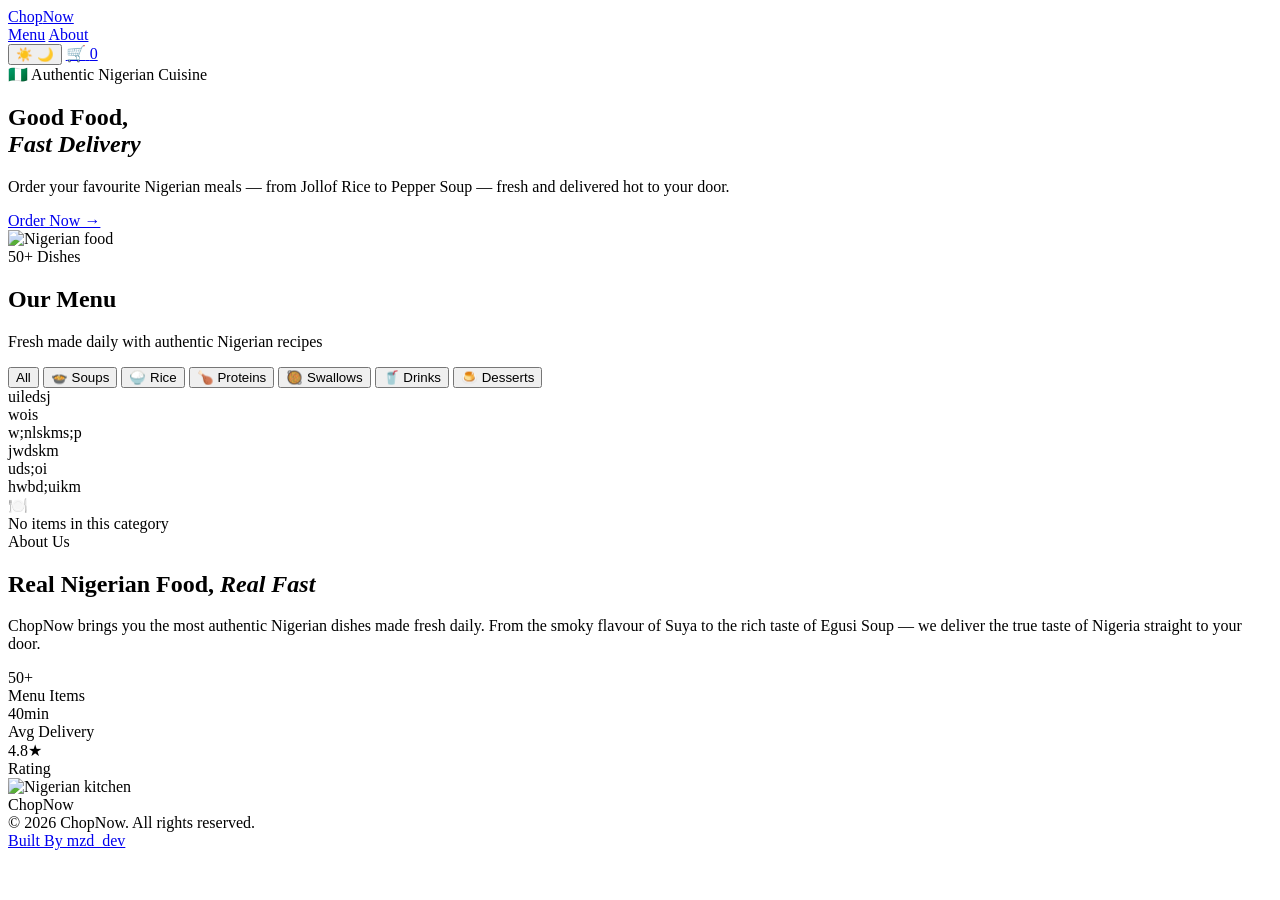
==== index.html @ 24f46d4c "Add files via upload" ====
<!DOCTYPE html>
<html lang="en" data-theme="dark">
<head>
  <meta charset="UTF-8" />
  <meta name="viewport" content="width=device-width, initial-scale=1.0"/>
  <title>ChopNow — Nigerian Food Ordering</title>
  <link rel="stylesheet" href="../styles/homepage.css" />
  <link href="https://fonts.googleapis.com/css2?family=Playfair+Display:ital,wght@0,400;0,700;0,900;1,400;1,700&family=Manrope:wght@300;400;500;600;700&display=swap" rel="stylesheet"/>
</head>
<body>

  <!-- NAVBAR -->
  <nav class="nav">
    <div class="nav-inner">
      <a href="index.html" class="nav-logo">Chop<span>Now</span></a>

      <div class="nav-center">
        <a href="#menu" class="nav-link">Menu</a>
        <a href="#about" class="nav-link">About</a>
      </div>

      <div class="nav-right">
        <button class="js-theme-toggle theme-toggle" aria-label="Toggle theme">
          <span class="dark-icon">☀️</span>
          <span class="light-icon">🌙</span>
        </button>
        <a href="cart.html" class="js-cart-btn cart-btn">
          <span class="cart-icon">🛒</span>
          <span class="js-cart-count cart-count hidden">0</span>
        </a>
      </div>
    </div>
  </nav>

  <!-- HERO -->
  <section class="hero">
    <div class="hero-inner">
      <div class="hero-text">
        <div class="hero-tag">🇳🇬 Authentic Nigerian Cuisine</div>
        <h1 class="hero-title">
          Good Food,<br>
          <em>Fast Delivery</em>
        </h1>
        <p class="hero-desc">
          Order your favourite Nigerian meals — from Jollof Rice to Pepper Soup —
          fresh and delivered hot to your door.
        </p>
        <a href="#menu" class="hero-btn">Order Now →</a>
      </div>

      <div class="hero-visual">
        <div class="hero-image-wrap">
          <img
            src="https://images.unsplash.com/photo-1567620905732-2d1ec7ab7445?w=600&q=80"
            alt="Nigerian food"
            class="hero-image"
          />
          <div class="hero-image-badge">
            <span class="badge-number">50+</span>
            <span class="badge-text">Dishes</span>
          </div>
        </div>
      </div>
    </div>
  </section>

  <!-- CATEGORIES -->
  <section class="categories-section" id="menu">
    <div class="section-inner">
      <div class="section-header">
        <h2 class="section-title">Our Menu</h2>
        <p class="section-sub">Fresh made daily with authentic Nigerian recipes</p>
      </div>

      <div class="js-category-tabs category-tabs">
        <button class="js-category-btn category-btn active" data-category="all">All</button>
        <button class="js-category-btn category-btn" data-category="soups">🍲 Soups</button>
        <button class="js-category-btn category-btn" data-category="rice">🍚 Rice</button>
        <button class="js-category-btn category-btn" data-category="proteins">🍗 Proteins</button>
        <button class="js-category-btn category-btn" data-category="swallows">🥘 Swallows</button>
        <button class="js-category-btn category-btn" data-category="drinks">🥤 Drinks</button>
        <button class="js-category-btn category-btn" data-category="desserts">🍮 Desserts</button>
      </div>

      <!-- MENU GRID -->
      <div class="js-menu-grid menu-grid">
        <div>uiledsj</div>
        <div>wois</div>
        <div>w;nlskms;p</div>
        <div>jwdskm</div>
        <div>uds;oi</div>
        <div>hwbd;uikm</div>
      </div>

      <!-- EMPTY STATE -->
      <div class="js-menu-empty menu-empty hidden">
        <div class="empty-icon">🍽️</div>
        <div class="empty-text">No items in this category</div>
      </div>

    </div>
  </section>

  <!-- ABOUT -->
  <section class="about-section" id="about">
    <div class="section-inner">
      <div class="about-grid">
        <div class="about-text">
          <div class="section-tag">About Us</div>
          <h2 class="about-title">Real Nigerian Food, <em>Real Fast</em></h2>
          <p class="about-desc">
            ChopNow brings you the most authentic Nigerian dishes made fresh daily.
            From the smoky flavour of Suya to the rich taste of Egusi Soup —
            we deliver the true taste of Nigeria straight to your door.
          </p>
          <div class="about-stats">
            <div class="stat">
              <div class="js-menu-stat stat-number">50+</div>
              <div class="stat-label">Menu Items</div>
            </div>
            <div class="stat">
              <div class="stat-number">40min</div>
              <div class="stat-label">Avg Delivery</div>
            </div>
            <div class="stat">
              <div class="stat-number">4.8★</div>
              <div class="stat-label">Rating</div>
            </div>
          </div>
        </div>
        <div class="about-image-wrap">
          <img
            src="https://images.unsplash.com/photo-1555939594-58d7cb561ad1?w=600&q=80"
            alt="Nigerian kitchen"
            class="about-image"
          />
        </div>
      </div>
    </div>
  </section>

  <!-- FOOTER -->
  <footer class="footer">
    <div class="footer-inner">
      <div class="footer-logo">Chop<span>Now</span></div>
      <div class="footer-text">© 2026 ChopNow. All rights reserved.</div>
      <div class="footer-links">
        <a href="https://github.com/MyworldTech026" target="_blank" class="footer-link">Built By mzd_dev</a>
      </div>
    </div>
  </footer>

  <!-- TOAST NOTIFICATION -->
  <div class="js-toast toast hidden"></div>

  <script type="module" src="../script/homepage.js"></script>
  <!-- <script type="module" src="js/menu.js"></script> -->
</body>
</html>
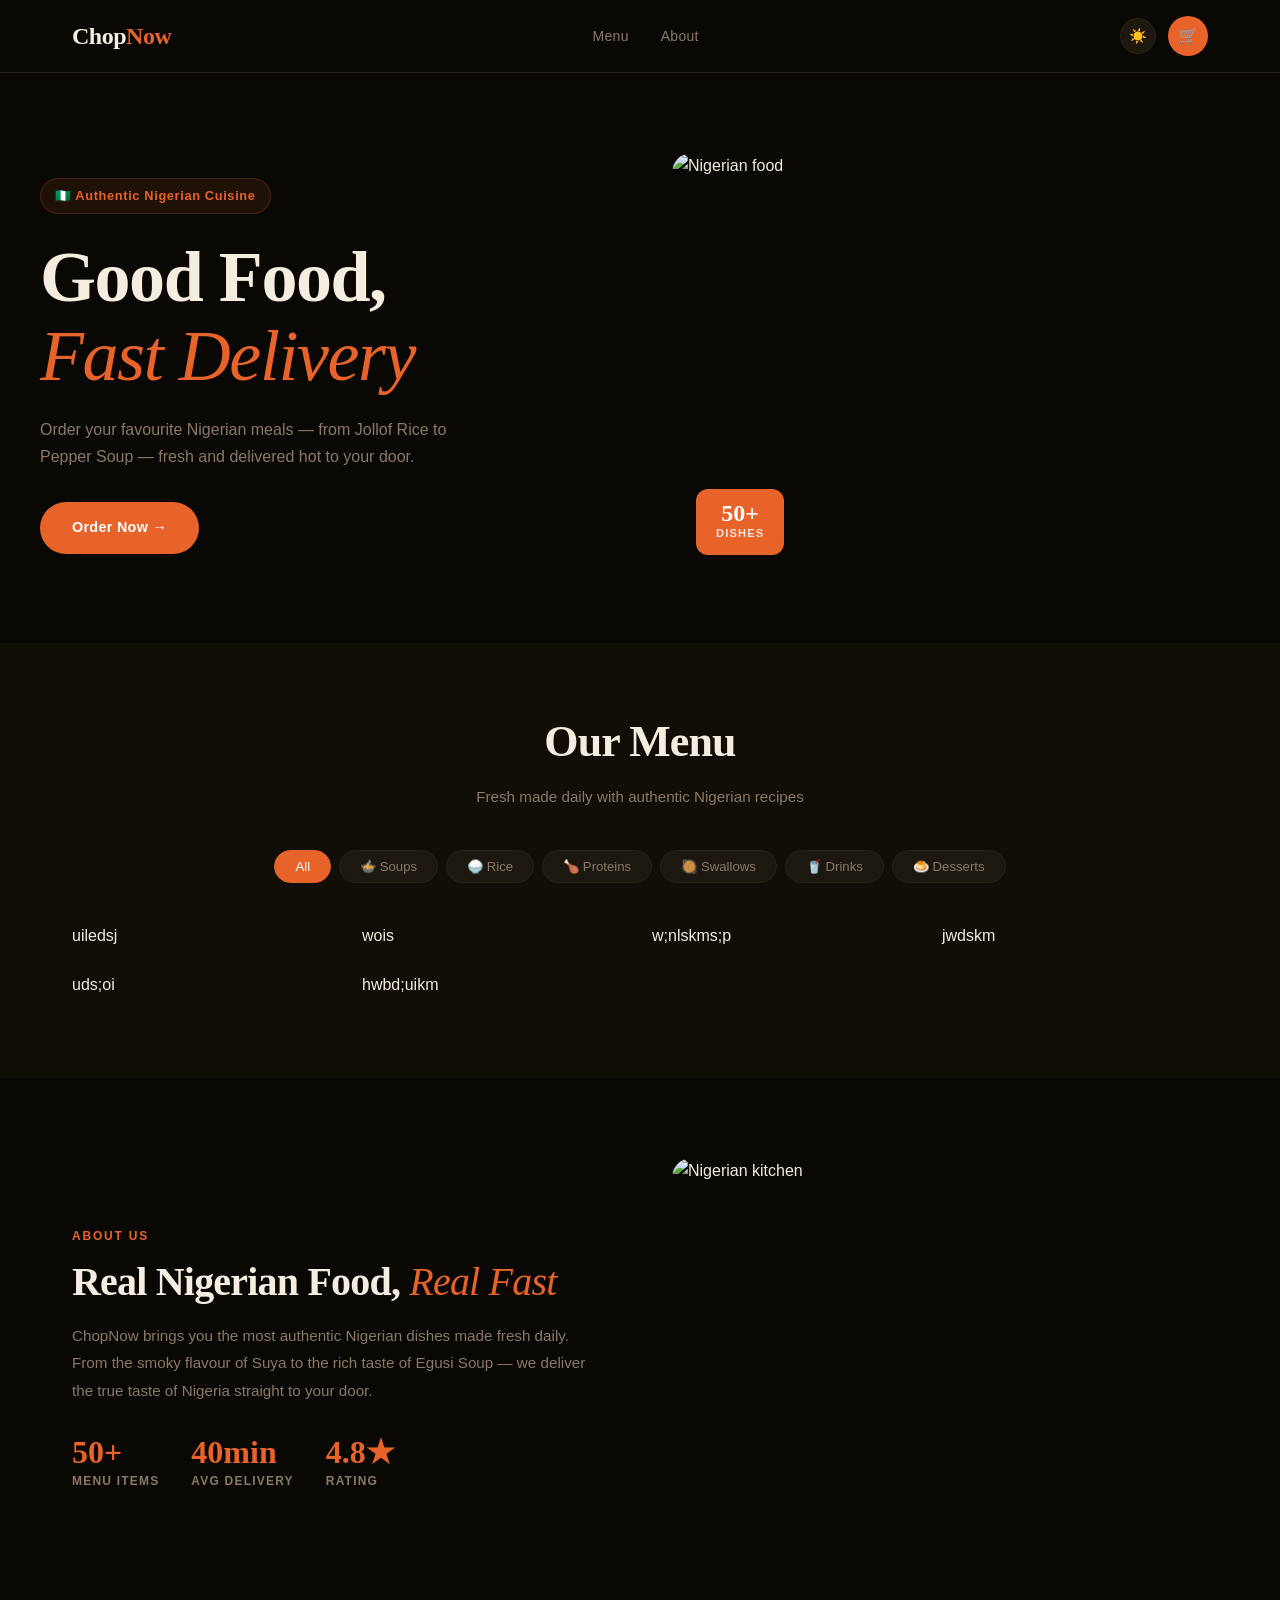
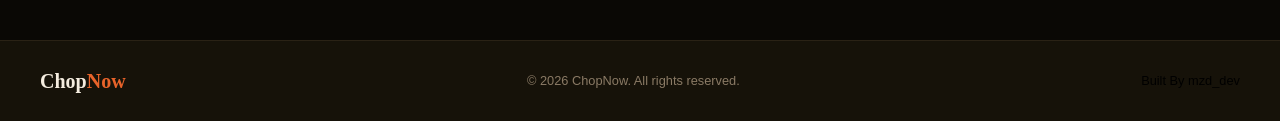
==== commit 72d7ee86: "Fix HTML structure and clean up content" ====
--- a/index.html
+++ b/index.html
@@ -4,7 +4,7 @@
   <meta charset="UTF-8" />
   <meta name="viewport" content="width=device-width, initial-scale=1.0"/>
   <title>ChopNow — Nigerian Food Ordering</title>
-  <link rel="stylesheet" href="../styles/homepage.css" />
+  <link rel="stylesheet" href="homepage.css" />
   <link href="https://fonts.googleapis.com/css2?family=Playfair+Display:ital,wght@0,400;0,700;0,900;1,400;1,700&family=Manrope:wght@300;400;500;600;700&display=swap" rel="stylesheet"/>
 </head>
 <body>
--- a/homepage.css
+++ b/homepage.css
@@ -0,0 +1,740 @@
+*, *::before, *::after {
+  margin: 0;
+  padding: 0;
+  box-sizing: border-box;
+}
+
+/* ===========================
+   CSS VARIABLES
+=========================== */
+:root {
+  --bg: #0a0805;
+  --bg2: #110e08;
+  --surface: #161209;
+  --card: #1c170f;
+  --card-hover: #221c12;
+  --border: #2a2215;
+  --text: #f5ede0;
+  --muted: #8a7a65;
+  --accent: #e8632a;
+  --accent2: #f59e2a;
+  --green: #4a9a5a;
+  --tag-bg: #221c12;
+}
+
+[data-theme="light"] {
+  --bg: #fdf8f0;
+  --bg2: #f5ede0;
+  --surface: #fff8ed;
+  --card: #ffffff;
+  --card-hover: #fff3e0;
+  --border: #e8d5b8;
+  --text: #1a1208;
+  --muted: #7a6a50;
+  --accent: #d4521a;
+  --accent2: #e08a1a;
+  --green: #3a8a4a;
+  --tag-bg: #fff0d8;
+}
+
+/* ===========================
+   BASE
+=========================== */
+html { scroll-behavior: smooth; }
+
+body {
+  background: var(--bg);
+  color: var(--text);
+  font-family: 'Manrope', sans-serif;
+  font-weight: 400;
+  line-height: 1.6;
+  overflow-x: hidden;
+  transition: background 0.3s, color 0.3s;
+}
+
+a { text-decoration: none; color: inherit; }
+
+/* ===========================
+   NAVBAR
+=========================== */
+.nav {
+  position: sticky;
+  top: 0;
+  z-index: 100;
+  background: var(--bg);
+  border-bottom: 1px solid var(--border);
+  transition: background 0.3s;
+}
+
+.nav-inner {
+  max-width: 1200px;
+  margin: 0 auto;
+  padding: 1rem 2rem;
+  display: flex;
+  align-items: center;
+  justify-content: space-between;
+  gap: 1rem;
+}
+
+.nav-logo {
+  font-family: 'Playfair Display', serif;
+  font-size: 1.5rem;
+  font-weight: 900;
+  color: var(--text);
+  letter-spacing: -0.02em;
+}
+
+.nav-logo span { color: var(--accent); }
+
+.nav-center {
+  display: flex;
+  align-items: center;
+  gap: 2rem;
+}
+
+.nav-link {
+  font-size: 0.875rem;
+  color: var(--muted);
+  font-weight: 500;
+  letter-spacing: 0.02em;
+  transition: color 0.2s;
+}
+
+.nav-link:hover { color: var(--accent); }
+
+.nav-right {
+  display: flex;
+  align-items: center;
+  gap: 0.75rem;
+}
+
+/* THEME TOGGLE */
+.theme-toggle {
+  background: var(--card);
+  border: 1px solid var(--border);
+  width: 36px;
+  height: 36px;
+  border-radius: 50%;
+  cursor: pointer;
+  display: flex;
+  align-items: center;
+  justify-content: center;
+  font-size: 0.9rem;
+  transition: border-color 0.2s;
+}
+
+.theme-toggle:hover { border-color: var(--accent); }
+
+.light-icon { display: none; }
+.dark-icon { display: block; }
+[data-theme="light"] .light-icon { display: block; }
+[data-theme="light"] .dark-icon { display: none; }
+
+/* CART BUTTON */
+.cart-btn {
+  position: relative;
+  background: var(--accent);
+  color: #fff;
+  width: 40px;
+  height: 40px;
+  border-radius: 50%;
+  display: flex;
+  align-items: center;
+  justify-content: center;
+  font-size: 1rem;
+  transition: background 0.2s, transform 0.1s;
+}
+
+.cart-btn:hover {
+  background: var(--accent2);
+  transform: scale(1.05);
+}
+
+.cart-count {
+  position: absolute;
+  top: -4px;
+  right: -4px;
+  background: var(--accent2);
+  color: #fff;
+  font-size: 0.6rem;
+  font-weight: 700;
+  width: 18px;
+  height: 18px;
+  border-radius: 50%;
+  display: flex;
+  align-items: center;
+  justify-content: center;
+  border: 2px solid var(--bg);
+}
+
+/* ===========================
+   HERO
+=========================== */
+.hero {
+  padding: 5rem 2rem 4rem;
+  overflow: hidden;
+}
+
+.hero-inner {
+  max-width: 1200px;
+  margin: 0 auto;
+  display: grid;
+  grid-template-columns: 1fr 1fr;
+  gap: 4rem;
+  align-items: center;
+}
+
+.hero-tag {
+  display: inline-flex;
+  align-items: center;
+  gap: 0.5rem;
+  background: rgba(232, 99, 42, 0.1);
+  border: 1px solid rgba(232, 99, 42, 0.2);
+  color: var(--accent);
+  font-size: 0.8rem;
+  font-weight: 600;
+  padding: 0.4rem 0.875rem;
+  border-radius: 100px;
+  margin-bottom: 1.5rem;
+  letter-spacing: 0.05em;
+}
+
+.hero-title {
+  font-family: 'Playfair Display', serif;
+  font-size: clamp(2.5rem, 6vw, 4.5rem);
+  font-weight: 900;
+  line-height: 1.1;
+  letter-spacing: -0.02em;
+  color: var(--text);
+  margin-bottom: 1.25rem;
+}
+
+.hero-title em {
+  font-style: italic;
+  color: var(--accent);
+  font-weight: 400;
+}
+
+.hero-desc {
+  font-size: 1rem;
+  color: var(--muted);
+  max-width: 440px;
+  line-height: 1.7;
+  margin-bottom: 2rem;
+}
+
+.hero-btn {
+  display: inline-flex;
+  align-items: center;
+  gap: 0.5rem;
+  background: var(--accent);
+  color: #fff;
+  padding: 0.875rem 2rem;
+  border-radius: 100px;
+  font-size: 0.9rem;
+  font-weight: 600;
+  letter-spacing: 0.02em;
+  transition: background 0.2s, transform 0.1s;
+}
+
+.hero-btn:hover {
+  background: var(--accent2);
+  transform: translateY(-2px);
+}
+
+/* HERO IMAGE */
+.hero-visual { position: relative; }
+
+.hero-image-wrap {
+  position: relative;
+  border-radius: 20px;
+  overflow: hidden;
+  aspect-ratio: 4/3;
+}
+
+.hero-image {
+  width: 100%;
+  height: 100%;
+  object-fit: cover;
+  display: block;
+  transition: transform 0.5s;
+}
+
+.hero-image-wrap:hover .hero-image {
+  transform: scale(1.03);
+}
+
+.hero-image-badge {
+  position: absolute;
+  bottom: 1.5rem;
+  left: 1.5rem;
+  background: var(--accent);
+  color: #fff;
+  padding: 0.75rem 1.25rem;
+  border-radius: 12px;
+  text-align: center;
+}
+
+.badge-number {
+  display: block;
+  font-family: 'Playfair Display', serif;
+  font-size: 1.5rem;
+  font-weight: 900;
+  line-height: 1;
+}
+
+.badge-text {
+  display: block;
+  font-size: 0.7rem;
+  font-weight: 600;
+  letter-spacing: 0.1em;
+  text-transform: uppercase;
+  opacity: 0.85;
+}
+
+/* ===========================
+   SECTIONS
+=========================== */
+.section-inner {
+  max-width: 1200px;
+  margin: 0 auto;
+  padding: 0 2rem;
+}
+
+.section-header {
+  text-align: center;
+  margin-bottom: 2.5rem;
+}
+
+.section-title {
+  font-family: 'Playfair Display', serif;
+  font-size: clamp(1.75rem, 4vw, 2.75rem);
+  font-weight: 900;
+  color: var(--text);
+  letter-spacing: -0.02em;
+  margin-bottom: 0.5rem;
+}
+
+.section-sub {
+  font-size: 0.95rem;
+  color: var(--muted);
+}
+
+.section-tag {
+  font-size: 0.75rem;
+  font-weight: 700;
+  color: var(--accent);
+  text-transform: uppercase;
+  letter-spacing: 0.15em;
+  margin-bottom: 0.75rem;
+}
+
+/* ===========================
+   CATEGORIES
+=========================== */
+.categories-section {
+  padding: 4rem 0 5rem;
+  background: var(--bg2);
+}
+
+.category-tabs {
+  display: flex;
+  align-items: center;
+  gap: 0.5rem;
+  flex-wrap: wrap;
+  margin-bottom: 2.5rem;
+  justify-content: center;
+}
+
+.category-btn {
+  background: var(--card);
+  border: 1px solid var(--border);
+  color: var(--muted);
+  padding: 0.5rem 1.25rem;
+  border-radius: 100px;
+  font-family: 'Manrope', sans-serif;
+  font-size: 0.825rem;
+  font-weight: 500;
+  cursor: pointer;
+  transition: all 0.2s;
+  white-space: nowrap;
+}
+
+.category-btn:hover {
+  border-color: var(--accent);
+  color: var(--accent);
+}
+
+.category-btn.active {
+  background: var(--accent);
+  border-color: var(--accent);
+  color: #fff;
+}
+
+/* ===========================
+   MENU GRID
+=========================== */
+.menu-grid {
+  display: grid;
+  grid-template-columns: repeat(auto-fill, minmax(260px, 1fr));
+  gap: 1.5rem;
+}
+
+/* ===========================
+   MENU CARD
+=========================== */
+.menu-card {
+  background: var(--card);
+  border: 1px solid var(--border);
+  border-radius: 16px;
+  overflow: hidden;
+  transition: transform 0.2s, border-color 0.2s, box-shadow 0.2s;
+  animation: fadeUp 0.4s ease both;
+}
+
+.menu-card:hover {
+  transform: translateY(-4px);
+  border-color: var(--accent);
+  box-shadow: 0 8px 32px rgba(232, 99, 42, 0.1);
+}
+
+@keyframes fadeUp {
+  from { opacity: 0; transform: translateY(16px); }
+  to { opacity: 1; transform: translateY(0); }
+}
+
+.menu-card-image-wrap {
+  position: relative;
+  aspect-ratio: 4/3;
+  overflow: hidden;
+}
+
+.menu-card-image {
+  width: 100%;
+  height: 100%;
+  object-fit: cover;
+  display: block;
+  transition: transform 0.3s;
+}
+
+.menu-card:hover .menu-card-image {
+  transform: scale(1.05);
+}
+
+.menu-card-category {
+  position: absolute;
+  top: 0.75rem;
+  left: 0.75rem;
+  background: rgba(0,0,0,0.6);
+  color: #fff;
+  font-size: 0.65rem;
+  font-weight: 600;
+  padding: 0.25rem 0.6rem;
+  border-radius: 100px;
+  letter-spacing: 0.08em;
+  text-transform: uppercase;
+  backdrop-filter: blur(4px);
+}
+
+.menu-card-body {
+  padding: 1.25rem;
+}
+
+.menu-card-name {
+  font-family: 'Playfair Display', serif;
+  font-size: 1.1rem;
+  font-weight: 700;
+  color: var(--text);
+  margin-bottom: 0.4rem;
+  letter-spacing: -0.01em;
+}
+
+.menu-card-desc {
+  font-size: 0.8rem;
+  color: var(--muted);
+  line-height: 1.5;
+  margin-bottom: 1rem;
+}
+
+.menu-card-footer {
+  display: flex;
+  align-items: center;
+  justify-content: space-between;
+}
+
+.menu-card-price {
+  font-family: 'Playfair Display', serif;
+  font-size: 1.25rem;
+  font-weight: 700;
+  color: var(--accent);
+}
+
+.menu-card-price span {
+  font-family: 'Manrope', sans-serif;
+  font-size: 0.75rem;
+  font-weight: 500;
+  color: var(--muted);
+}
+
+.js-add-to-cart {
+  background: var(--accent);
+  color: #fff;
+  border: none;
+  width: 36px;
+  height: 36px;
+  border-radius: 50%;
+  font-size: 1.1rem;
+  cursor: pointer;
+  display: flex;
+  align-items: center;
+  justify-content: center;
+  transition: background 0.2s, transform 0.1s;
+  font-family: 'Manrope', sans-serif;
+}
+
+.js-add-to-cart:hover {
+  background: var(--accent2);
+  transform: scale(1.1);
+}
+
+.js-add-to-cart:active {
+  transform: scale(0.95);
+}
+
+/* ===========================
+   EMPTY STATE
+=========================== */
+.menu-empty {
+  text-align: center;
+  padding: 4rem 2rem;
+  color: var(--muted);
+}
+
+.empty-icon { font-size: 3rem; margin-bottom: 1rem; }
+
+.empty-text {
+  font-family: 'Playfair Display', serif;
+  font-size: 1.25rem;
+  color: var(--text);
+}
+
+/* ===========================
+   ABOUT SECTION
+=========================== */
+.about-section {
+  padding: 5rem 0;
+}
+
+.about-grid {
+  display: grid;
+  grid-template-columns: 1fr 1fr;
+  gap: 4rem;
+  align-items: center;
+}
+
+.about-title {
+  font-family: 'Playfair Display', serif;
+  font-size: clamp(1.75rem, 4vw, 2.5rem);
+  font-weight: 900;
+  color: var(--text);
+  letter-spacing: -0.02em;
+  line-height: 1.2;
+  margin-bottom: 1rem;
+}
+
+.about-title em {
+  font-style: italic;
+  color: var(--accent);
+  font-weight: 400;
+}
+
+.about-desc {
+  font-size: 0.95rem;
+  color: var(--muted);
+  line-height: 1.8;
+  margin-bottom: 2rem;
+}
+
+.about-stats {
+  display: flex;
+  gap: 2rem;
+}
+
+.stat-number {
+  font-family: 'Playfair Display', serif;
+  font-size: 2rem;
+  font-weight: 900;
+  color: var(--accent);
+  line-height: 1;
+  margin-bottom: 0.25rem;
+}
+
+.stat-label {
+  font-size: 0.75rem;
+  color: var(--muted);
+  font-weight: 600;
+  text-transform: uppercase;
+  letter-spacing: 0.1em;
+}
+
+.about-image-wrap {
+  border-radius: 20px;
+  overflow: hidden;
+  aspect-ratio: 4/3;
+}
+
+.about-image {
+  width: 100%;
+  height: 100%;
+  object-fit: cover;
+  display: block;
+  transition: transform 0.5s;
+}
+
+.about-image-wrap:hover .about-image {
+  transform: scale(1.03);
+}
+
+/* ===========================
+   FOOTER
+=========================== */
+.footer {
+  background: var(--surface);
+  border-top: 1px solid var(--border);
+  padding: 1.5rem 2rem;
+}
+
+.footer-inner {
+  max-width: 1200px;
+  margin: 0 auto;
+  display: flex;
+  align-items: center;
+  justify-content: space-between;
+  flex-wrap: wrap;
+  gap: 1rem;
+}
+
+.footer-logo {
+  font-family: 'Playfair Display', serif;
+  font-size: 1.25rem;
+  font-weight: 900;
+  color: var(--text);
+}
+
+.footer-logo span { color: var(--accent); }
+
+.footer-text {
+  font-size: 0.8rem;
+  color: var(--muted);
+}
+
+.footer-links {
+  display: flex;
+  gap: 1.5rem;
+}
+
+.footer-link {
+  font-size: 0.8rem;
+  color:black;
+  transition: color 0.2s;
+}
+
+.footer-link:hover { color: var(--accent); }
+
+/* ===========================
+   TOAST
+=========================== */
+.toast {
+  position: fixed;
+  bottom: 2rem;
+  left: 50%;
+  transform: translateX(-50%);
+  background: var(--accent);
+  color: #fff;
+  padding: 0.75rem 1.5rem;
+  border-radius: 100px;
+  font-size: 0.875rem;
+  font-weight: 600;
+  z-index: 9999;
+  white-space: nowrap;
+  box-shadow: 0 4px 20px rgba(232, 99, 42, 0.4);
+  animation: toastIn 0.3s ease;
+}
+
+@keyframes toastIn {
+  from { opacity: 0; transform: translateX(-50%) translateY(20px); }
+  to { opacity: 1; transform: translateX(-50%) translateY(0); }
+}
+
+/* ===========================
+   HIDDEN
+=========================== */
+.hidden { display: none !important; }
+
+/* ===========================
+   RESPONSIVE — TABLET
+=========================== */
+@media (max-width: 768px) {
+
+  .nav-center { display: none; }
+
+  .hero {
+    padding: 3rem 1.5rem 2.5rem;
+  }
+
+  .hero-inner {
+    grid-template-columns: 1fr;
+    gap: 2.5rem;
+  }
+
+  .hero-visual { order: -1; }
+
+  .about-grid {
+    grid-template-columns: 1fr;
+    gap: 2.5rem;
+  }
+
+  .about-image-wrap { order: -1; }
+
+  .section-inner { padding: 0 1.5rem; }
+
+}
+
+/* ===========================
+   RESPONSIVE — MOBILE
+=========================== */
+@media (max-width: 480px) {
+
+  body { overflow-x: hidden; }
+
+  .nav-inner { padding: 0.875rem 1rem; }
+
+  .hero { padding: 2.5rem 1rem 2rem; }
+
+  .hero-title { font-size: 2.25rem; }
+
+  .categories-section { padding: 3rem 0 4rem; }
+
+  .section-inner { padding: 0 1rem; }
+
+  .menu-grid {
+    grid-template-columns: 1fr;
+  }
+
+  .category-tabs {
+    gap: 0.4rem;
+    justify-content: flex-start;
+    overflow-x: auto;
+    flex-wrap: nowrap;
+    padding-bottom: 0.5rem;
+  }
+
+  .about-stats { gap: 1.25rem; }
+
+  .footer-inner {
+    flex-direction: column;
+    text-align: center;
+  }
+
+}
+
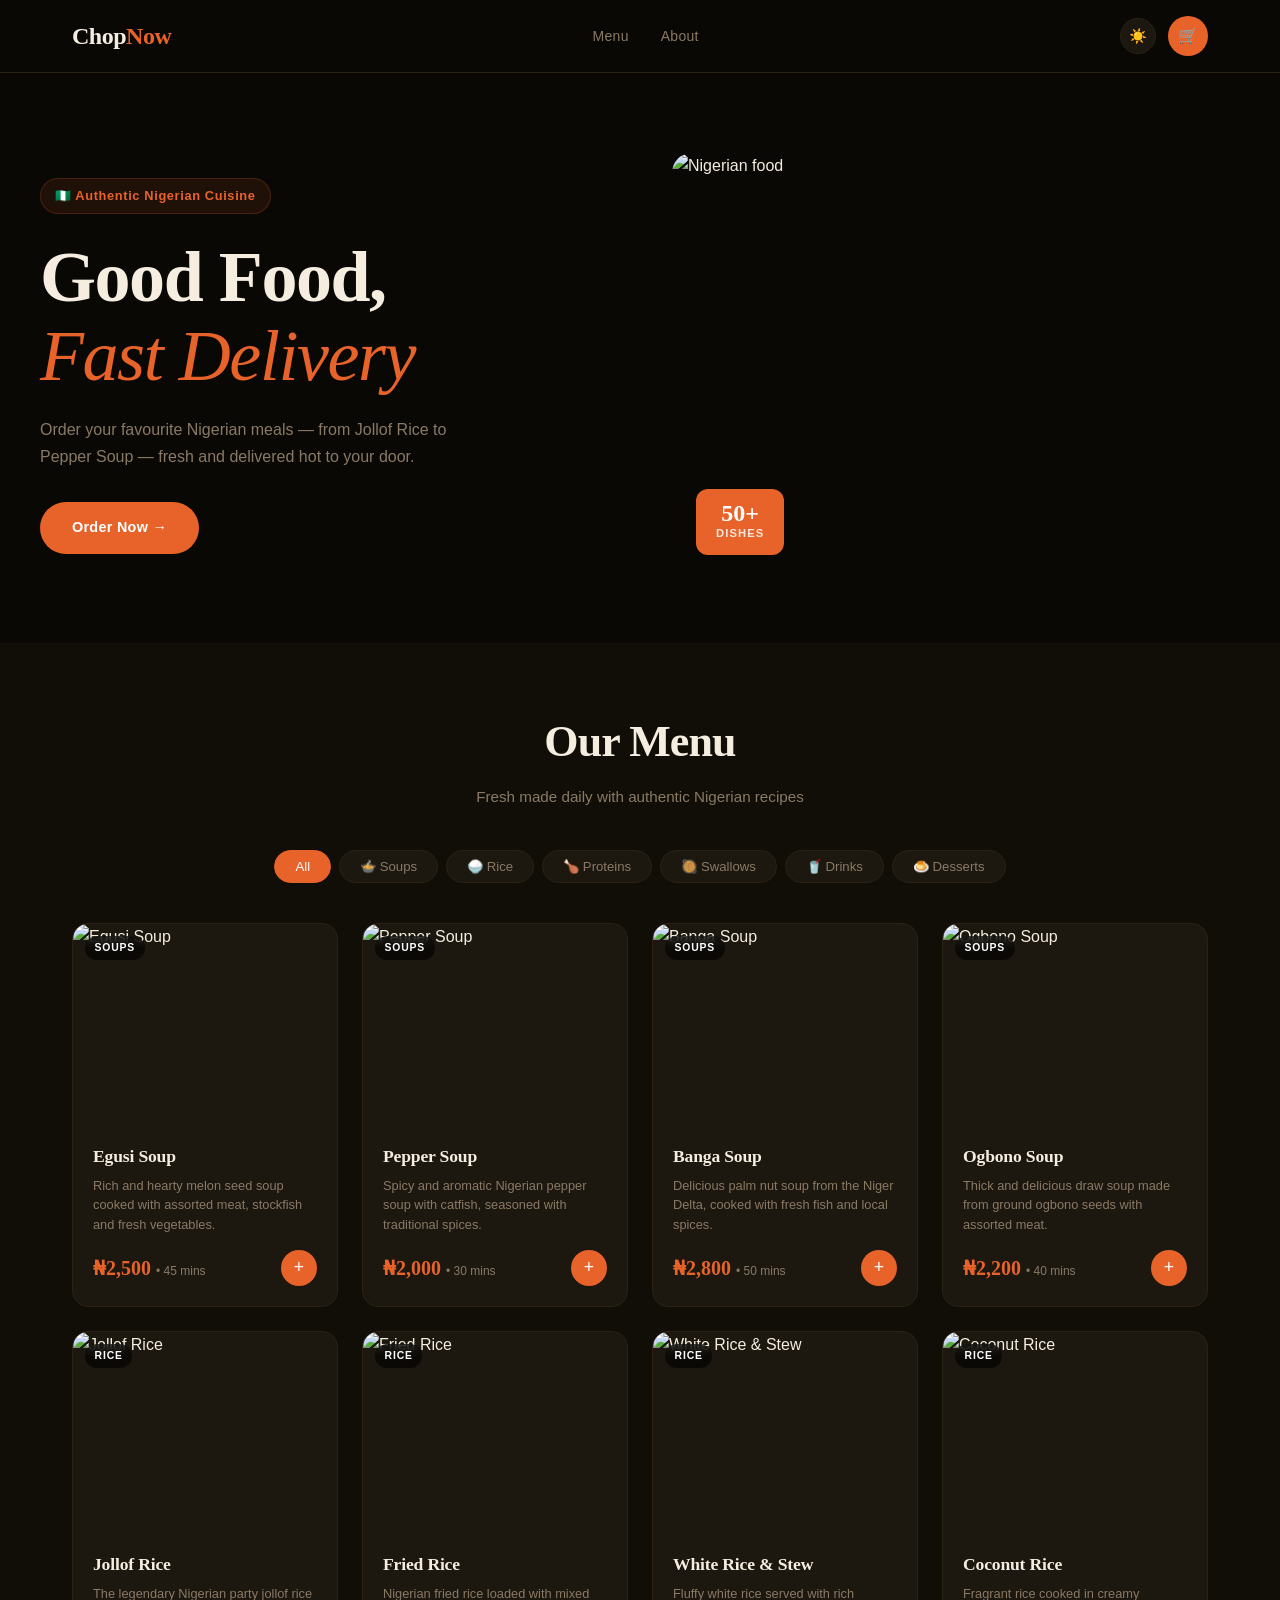
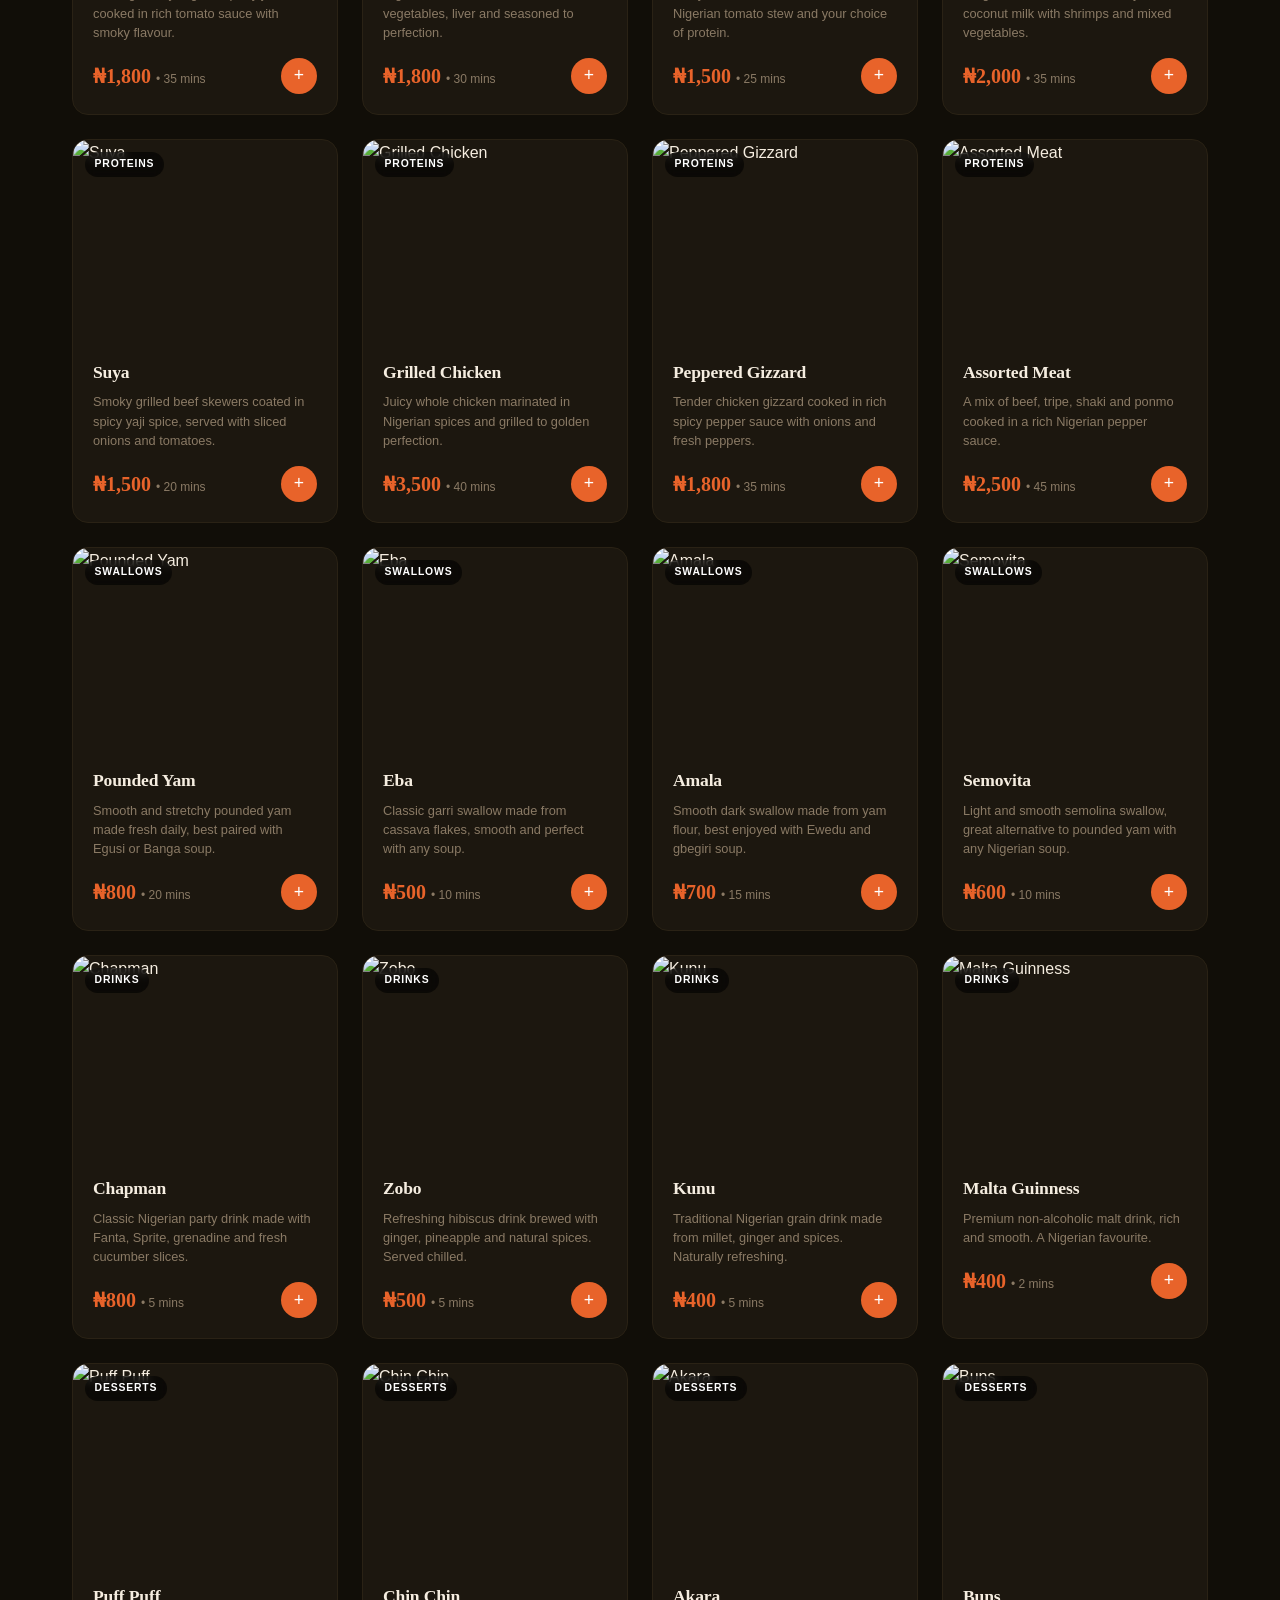
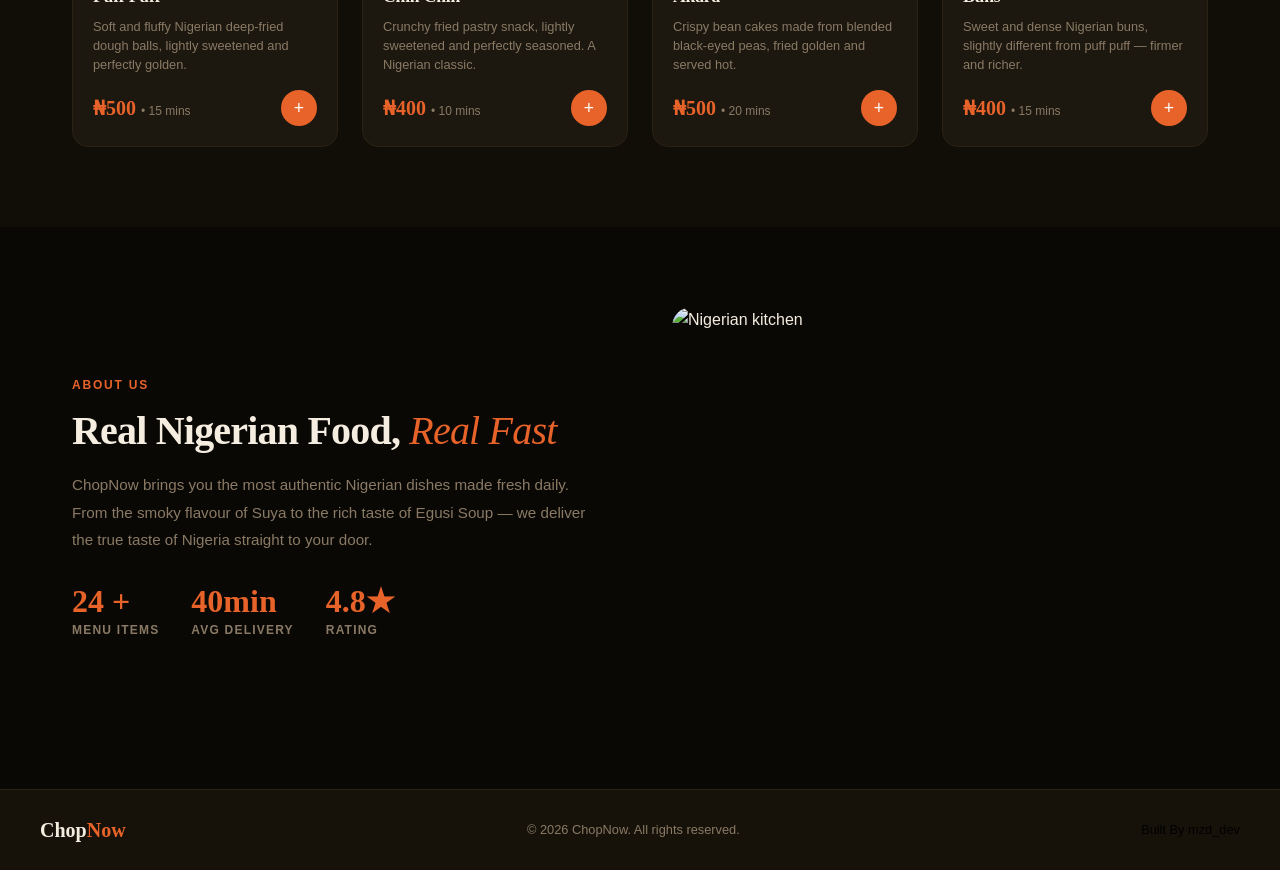
==== commit dbf1a3e8: "Update index.html" ====
--- a/index.html
+++ b/index.html
@@ -84,12 +84,7 @@
 
       <!-- MENU GRID -->
       <div class="js-menu-grid menu-grid">
-        <div>uiledsj</div>
-        <div>wois</div>
-        <div>w;nlskms;p</div>
-        <div>jwdskm</div>
-        <div>uds;oi</div>
-        <div>hwbd;uikm</div>
+       
       </div>
 
       <!-- EMPTY STATE -->
@@ -153,7 +148,7 @@
   <!-- TOAST NOTIFICATION -->
   <div class="js-toast toast hidden"></div>
 
-  <script type="module" src="../script/homepage.js"></script>
+  <script type="module" src="homepage.js"></script>
   <!-- <script type="module" src="js/menu.js"></script> -->
 </body>
 </html>
